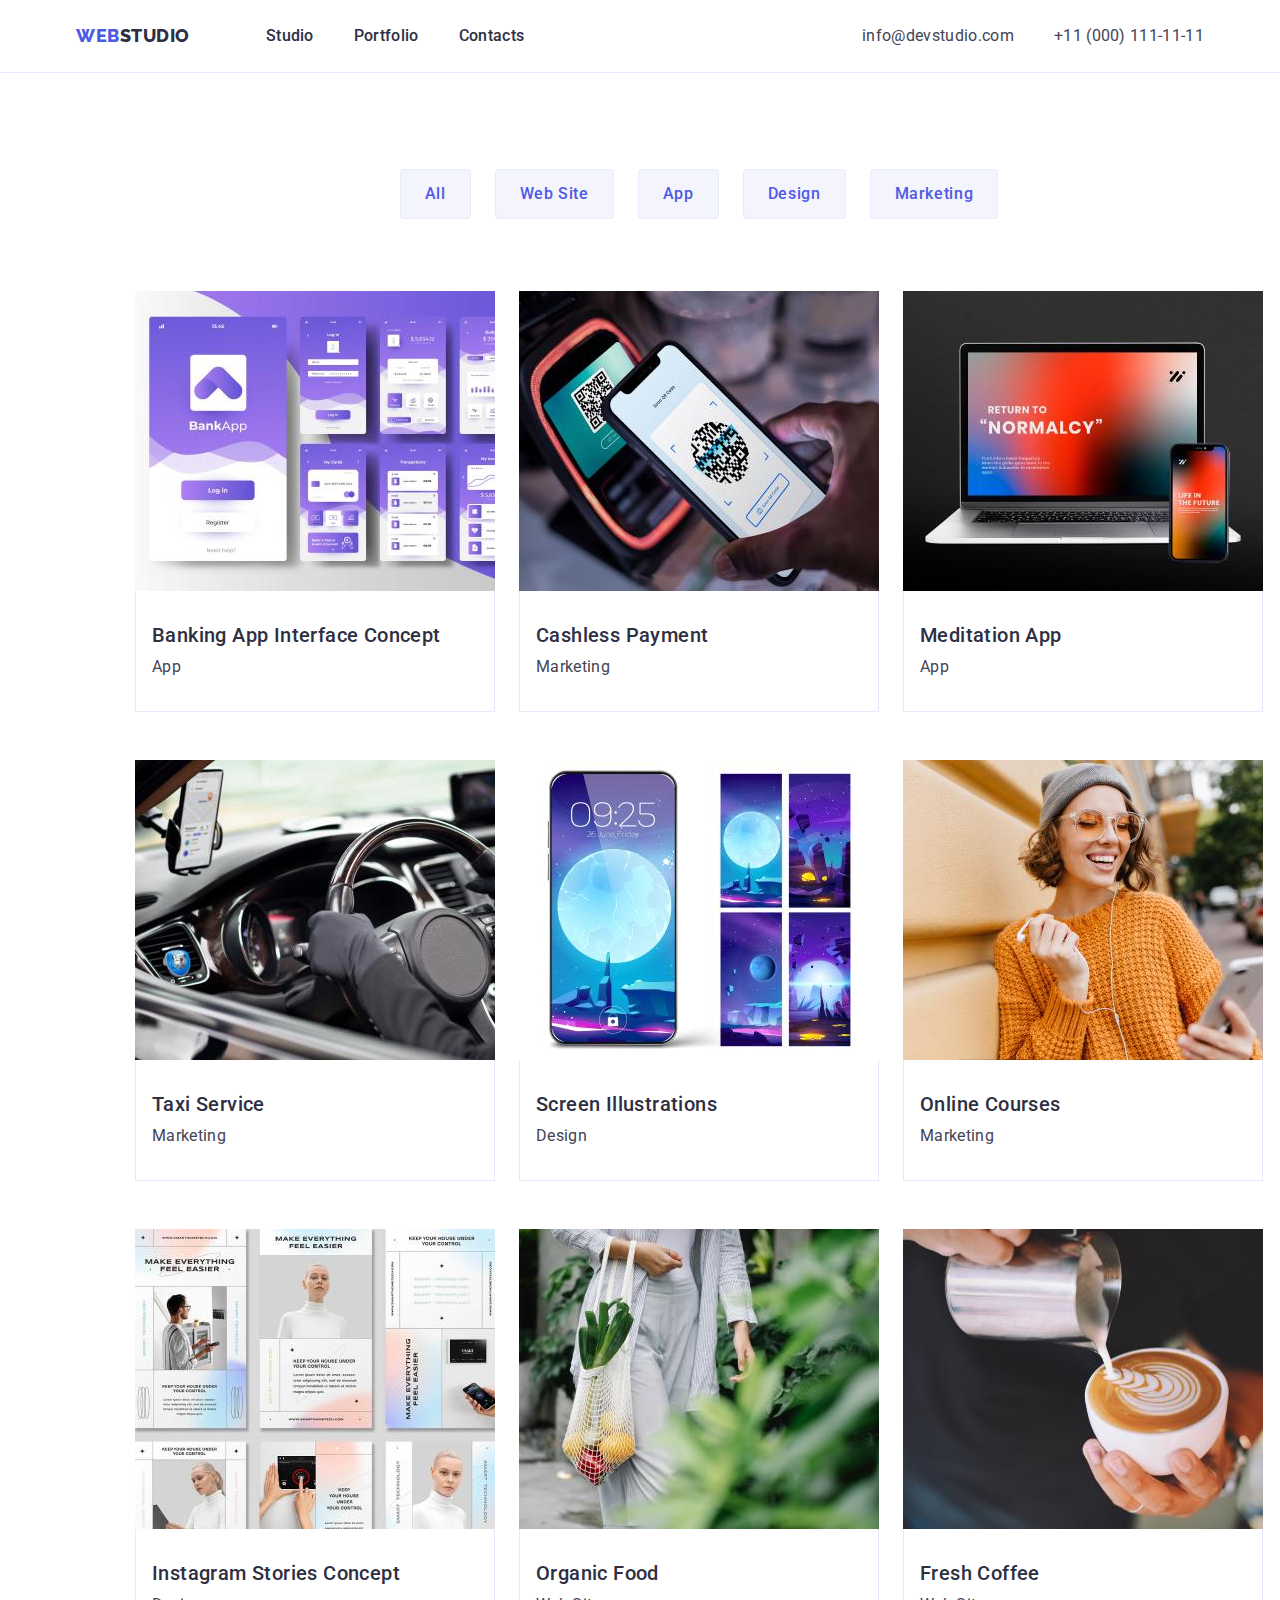
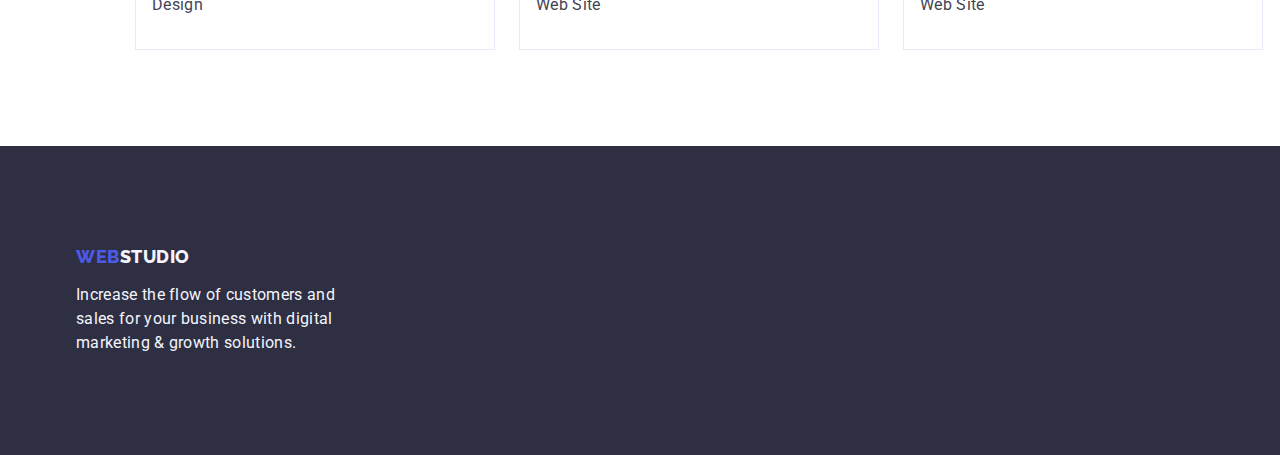
==== portfolio.html @ a71e0556 "Initial commit" ====
<!DOCTYPE html>
<html lang="en">
  <head>
    <meta charset="UTF-8" />
    <meta http-equiv="X-UA-Compatible" content="IE=edge" />
    <meta name="viewport" content="width=device-width, initial-scale=1.0" />
    <title>Portfolio</title>
    <link rel="preconnect" href="https://fonts.googleapis.com" />
    <link rel="preconnect" href="https://fonts.gstatic.com" crossorigin />
    <link
      href="https://fonts.googleapis.com/css2?family=Raleway:wght@800&family=Roboto:wght@400;500;700&display=swap"
      rel="stylesheet"
    />
    <link
      rel="stylesheet"
      href="https://cdn.jsdelivr.net/npm/modern-normalize@1.1.0/modern-normalize.min.css"
    />
    <link rel="stylesheet" href="./css/styles.css" />
  </head>
  <body>
    <!-- header -->
    <header class="page-header">
      <div class="container header-container">
        <nav class="page-nav">
          <a class="link logo header-logo-link" href="./index.html"
            >Web<span class="header-logo">Studio</span></a
          >

          <ul class="list menu">
            <li class="menu-item">
              <a class="link menu-link" href="./index.html">Studio</a>
            </li>
            <li class="menu-item">
              <a class="link menu-link" href="./portfolio.html">Portfolio</a>
            </li>
            <li class="menu-item">
              <a class="link menu-link" href="">Contacts</a>
            </li>
          </ul>
        </nav>
        <address class="contact">
          <ul class="contact-list list">
            <li class="contact-item">
              <a class="contact-link link" href="mailto:info@devstudio.com"
                >info@devstudio.com</a
              >
            </li>
            <li class="contact-item">
              <a class="contact-link link" href="tel:+110001111111"
                >+11 (000) 111-11-11</a
              >
            </li>
          </ul>
        </address>
      </div>
    </header>
    <!-- /header -->
    <!-- portfolio main -->
    <main>
      <!-- section portfolio -->
      <section class="portfolio">
        <div class="container portfolio-container">
          <h1 class="portfolio-title section-title" hidden>Portfolio</h1>
          <ul class="portfolio-menu list">
            <li>
              <button class="portfolio-btn" type="button">All</button>
            </li>
            <li>
              <button class="portfolio-btn" type="button">Web Site</button>
            </li>
            <li>
              <button class="portfolio-btn" type="button">App</button>
            </li>
            <li>
              <button class="portfolio-btn" type="button">Design</button>
            </li>
            <li>
              <button class="portfolio-btn" type="button">Marketing</button>
            </li>
          </ul>
          <!-- list -->
          <ul class="portfolio-list list">
            <li class="portfolio-item">
              <a class="link" href="">
                <img
                  class="portfolio-img"
                  src="./images/portfolio/img-1.jpg"
                  alt="Banking App"
                  width="360"
                  height="300"
                />
                <div class="portfolio-item-container">
                  <h2 class="portfolio-subtitle subtitle">
                    Banking App Interface Concept
                  </h2>
                  <p class="portfolio-text">App</p>
                </div>
              </a>
            </li>
            <!-- 2 -->
            <li class="portfolio-item">
              <a class="link" href=""
                ><img
                  class="portfolio-img"
                  src="./images/portfolio/img-2.jpg"
                  alt="Cashless Payment"
                  width="360"
                  height="300"
                />
                <div class="portfolio-item-container">
                  <h2 class="portfolio-subtitle subtitle">Cashless Payment</h2>
                  <p class="portfolio-text">Marketing</p>
                </div>
              </a>
            </li>
            <!-- 3 -->
            <li class="portfolio-item">
              <a class="link" href="">
                <img
                  class="portfolio-img"
                  src="./images/portfolio/img-3.jpg"
                  alt="Meditation App"
                  width="360"
                  height="300"
                />
                <div class="portfolio-item-container">
                  <h2 class="portfolio-subtitle subtitle">Meditation App</h2>
                  <p class="portfolio-text">App</p>
                </div>
              </a>
            </li>
            <!-- 4 -->
            <li class="portfolio-item">
              <a class="link" href="">
                <img
                  class="portfolio-img"
                  src="./images/portfolio/img-4.jpg"
                  alt="Taxi Service"
                  width="360"
                  height="300"
                />
                <div class="portfolio-item-container">
                  <h2 class="portfolio-subtitle subtitle">Taxi Service</h2>
                  <p class="portfolio-text">Marketing</p>
                </div>
              </a>
            </li>
            <!-- 5 -->
            <li class="portfolio-item">
              <a class="link" href="">
                <img
                  class="portfolio-img"
                  src="./images/portfolio/img-5.jpg"
                  alt="Screen Illustrations"
                  width="360"
                  height="300"
                />
                <div class="portfolio-item-container">
                  <h2 class="portfolio-subtitle subtitle">
                    Screen Illustrations
                  </h2>
                  <p class="portfolio-text">Design</p>
                </div>
              </a>
            </li>
            <!-- 6 -->
            <li class="portfolio-item">
              <a class="link" href="">
                <img
                  class="portfolio-img"
                  src="./images/portfolio/img-6.jpg"
                  alt="Online Courses"
                  width="360"
                  height="300"
                />
                <div class="portfolio-item-container">
                  <h2 class="portfolio-subtitle subtitle">Online Courses</h2>
                  <p class="portfolio-text">Marketing</p>
                </div>
              </a>
            </li>
            <!-- 7 -->
            <li class="portfolio-item">
              <a class="link" href="">
                <img
                  class="portfolio-img"
                  src="./images/portfolio/img-7.jpg"
                  alt="Instagram Stories"
                  width="360"
                  height="300"
                />
                <div class="portfolio-item-container">
                  <h2 class="portfolio-subtitle subtitle">
                    Instagram Stories Concept
                  </h2>
                  <p class="portfolio-text">Design</p>
                </div>
              </a>
            </li>
            <!-- 8 -->
            <li class="portfolio-item">
              <a class="link" href="">
                <img
                  class="portfolio-img"
                  src="./images/portfolio/img-8.jpg"
                  alt="Organic Food"
                  width="360"
                  height="300"
                />
                <div class="portfolio-item-container">
                  <h2 class="portfolio-subtitle subtitle">Organic Food</h2>
                  <p class="portfolio-text">Web Site</p>
                </div>
              </a>
            </li>
            <!-- 9 -->
            <li class="portfolio-item">
              <a class="link" href="">
                <img
                  class="portfolio-img"
                  src="./images/portfolio/img-9.jpg"
                  alt="Fresh Coffee"
                  width="360"
                  height="300"
                />
                <div class="portfolio-item-container">
                  <h2 class="portfolio-subtitle subtitle">Fresh Coffee</h2>
                  <p class="portfolio-text">Web Site</p>
                </div>
              </a>
            </li>
          </ul>
        </div>
      </section>
      <!-- /section portfolio -->
      <!-- /portfolio main -->
    </main>
    <!-- footer -->
    <footer class="footer">
      <div class="container footer-container">
        <a class="link logo footer-logo-link" href="./index.html"
          >Web<span class="footer-logo">Studio</span></a
        >

        <p class="footer-text">
          Increase the flow of customers and sales for your business with
          digital marketing & growth solutions.
        </p>
      </div>
    </footer>
    <!-- /footer -->
  </body>
</html>
---- css/styles.css ----
/* основні */
/* root */
:root {
  --maine-color: #2e2f42;
  /* maine is second color */
  --second-color: #434455;
  /* second is main color */
  --accent-color: #4d5ae5;
  --subaccent-color: #404bbf;
  --white-color: #ffffff;
  --subwhite-color: #f4f4fd;
}
/* /root */
/* COMPOMENTS */

h1,
h2,
h3,
h4,
h5,
h6,
p {
  margin: 0;
}

.container {
  width: 1158px;
  padding: 0 15px;
  margin: 0 auto;
  /* outline: 2px solid red; */
}

.list {
  list-style: none;
  margin: 0;
  padding: 0;
}
.link {
  text-decoration: none;
  font-style: normal;
}

body {
  font-family: "Roboto", sans-serif;
  color: var(--second-color);
  background-color: var(--white-color);
}

.logo {
  text-transform: uppercase;
  font-family: "Raleway", sans-serif;
  color: var(--accent-color);
  font-weight: 800;
  font-size: 18px;
  line-height: 1.17;
  letter-spacing: 0.03em;
}
/* /COMPOMENTS */
/* ===== /основні ===== */
/* ===== header ===== */
.page-header {
  border-bottom: 1px solid #e7e9fc;
}

.header-container {
  display: flex;
  justify-content: space-between;
  /* border-bottom: 1px solid #e7e9fc; */
  align-items: center;
}
.page-nav {
  width: 456px;
  display: flex;
  align-items: center;
  /* justify-content: space-between; */
}

.header-logo-link {
  margin-right: 76px;
}

.header-logo {
  color: var(--maine-color);
}

.menu {
  display: flex;
  gap: 40px;
}

/* .menu-item {
} */

.menu-link {
  font-weight: 500;
  font-size: 16px;
  line-height: 1.5;
  color: var(--maine-color);
  letter-spacing: 0.02em;
  padding: 24px 0;
  display: block;
}
.menu-link:hover,
.menu-link:focus {
  color: var(--subaccent-color);
}

.contact {
  font-style: normal;
}
.contact-list {
  display: flex;
  gap: 40px;
}
/* .contact-item {
} */

.contact-link {
  color: var(--second-color);
  font-weight: 400;
  font-size: 16px;
  line-height: 1.5;
  letter-spacing: 0.02em;
  padding: 24px 0;
  display: block;
}
.contact-link:hover,
.contact-link:focus {
  color: var(--subaccent-color);
}

/* ===== /header ===== */

/* ===== hero ===== */
/* .hero-container {
  padding-top: 188px;
  padding-bottom: 188px;
} */
.hero {
  background-color: var(--maine-color);
  padding-top: 188px;
  padding-bottom: 188px;
}
.page-title {
  font-weight: 700;
  font-size: 56px;
  line-height: 1.07;
  text-align: center;
  letter-spacing: 0.02em;
  color: var(--white-color);
  /*  */
  /* padding-top: 188px; */
  max-width: 496px;
  margin-bottom: 48px;
  margin-left: auto;
  margin-right: auto;
}
.hero-btn {
  font-family: "Roboto", sans-serif;
  background-color: var(--accent-color);
  color: var(--white-color);
  font-weight: 500;
  font-size: 16px;
  line-height: 1.5;
  align-items: center;
  letter-spacing: 0.04em;
  cursor: pointer;
  box-shadow: 0px 4px 4px rgba(0, 0, 0, 0.15);
  border: none;
  border-radius: 4px;
  /*  */
  padding: 16px 32px;
  margin-left: 480px;
  display: block;
  min-width: 169px;
}
.hero-btn:hover,
.hero-btn:focus {
  background-color: var(--subaccent-color);
}

/* ===== /hero ====== */

/* ===== advantages ===== */

.advantages {
  padding: 120px 0;
}
/* .section-title {
}
.advantages-title {
} */
.advantages-list {
  display: flex;
  gap: 24px;
}

.advantages-item {
  width: calc((100% - 72px) / 4);
}
.advantages-subtitle {
  font-weight: 500;
  font-size: 20px;
  line-height: 1.2;
  letter-spacing: 0.02em;
  color: var(--maine-color);
  margin-bottom: 8px;
}
/* .subtitle {
} */
.advantages-text {
  font-size: 16px;
  line-height: 1.5;
  letter-spacing: 0.02em;
  /* color: var(--second-color); */
}

/* ===== /advantages ===== */
/* ===== doing ===== */
/*  */

.doing {
  padding-bottom: 120px;
}
/* .section-title {
} */
.doing-title {
  font-weight: 700;
  font-size: 36px;
  line-height: 1.11;
  text-align: center;
  letter-spacing: 0.02em;
  text-transform: capitalize;
  color: var(--maine-color);
  margin-bottom: 72px;
}
.doing-list {
  display: flex;
  gap: 24px;
}

.doing-item {
  width: calc((100% - 48px) / 3);
}
.doing-img {
  display: block;
}

/* ===== /doing ===== */
/* ===== team ===== */

.team {
  background-color: var(--subwhite-color);
  padding-top: 120px;
  padding-bottom: 120px;
}
/* .section-title {
} */
.team-title {
  font-weight: 700;
  font-size: 36px;
  line-height: 1.11;
  text-align: center;
  letter-spacing: 0.02em;
  text-transform: capitalize;
  color: var(--maine-color);
  /*  */
  margin-bottom: 72px;
}
.team-list {
  display: flex;
  gap: 24px;
}

.team-item {
  background-color: var(--white-color);
}
.team-img {
  /* margin-bottom: 32px; */
  display: block;
}
.team-item-container {
  padding: 32px 16px;
  border-radius: 0px 0px 4px 4px;
}

.team-subtitle {
  font-weight: 500;
  font-size: 20px;
  line-height: 1.2;
  letter-spacing: 0.02em;
  color: var(--maine-color);
  /*  */
  margin-bottom: 8px;
  text-align: center;
}
/* .subtitle {
} */
.team-text {
  font-size: 16px;
  line-height: 1.5;
  letter-spacing: 0.02em;
  /*  */
  /* padding-bottom: 32px; */
  text-align: center;
}
/* ===== /team ===== */
/* ===== footer ===== */
/*  */

.footer-logo-link {
  display: inline-block;
  margin-bottom: 16px;
}

.footer {
  background-color: var(--maine-color);
  padding-top: 100px;
  padding-bottom: 100px;
}
/* .link {
}
.logo {
} */
.footer-logo {
  color: var(--subwhite-color);
}
.footer-text {
  font-size: 16px;
  line-height: 1.5;
  letter-spacing: 0.02em;
  color: var(--subwhite-color);
  width: 264px;
}

/* ===== portfolio ===== */

.portfolio {
  padding: 96px 120px;
}

.portfolio-menu {
  display: flex;
  gap: 24px;
  justify-content: center;
  margin-bottom: 72px;
}

.portfolio-btn {
  font-weight: 500;
  font-size: 16px;
  line-height: 1.5;
  align-items: center;
  text-align: center;
  letter-spacing: 0.04em;
  background: var(--subwhite-color);
  color: var(--accent-color);
  border: 1px solid #e7e9fc;
  border-radius: 4px;
  font-family: "Roboto", sans-serif;
  cursor: pointer;
  padding: 12px 24px;
}

.portfolio-btn:hover,
.portfolio-btn:focus {
  color: var(--white-color);
  background-color: var(--subaccent-color);
  border: 1px solid transparent;
}

.portfolio-list {
  display: flex;
  flex-wrap: wrap;
  gap: 24px;
  row-gap: 48px;
}

.portfolio-img {
  display: block;
}

.portfolio-item-container {
  padding-bottom: 32px;
  border: 1px solid #e7e9fc;
  border-top: none;
  padding: 32px 16px;
}

.portfolio-subtitle {
  font-weight: 500;
  font-size: 20px;
  line-height: 1.2;
  letter-spacing: 0.02em;
  color: var(--maine-color);
  margin-bottom: 8px;
}
/* .subtitle {
} */
.portfolio-text {
  font-size: 16px;
  line-height: 1.5;
  letter-spacing: 0.02em;
  color: var(--second-color);
}
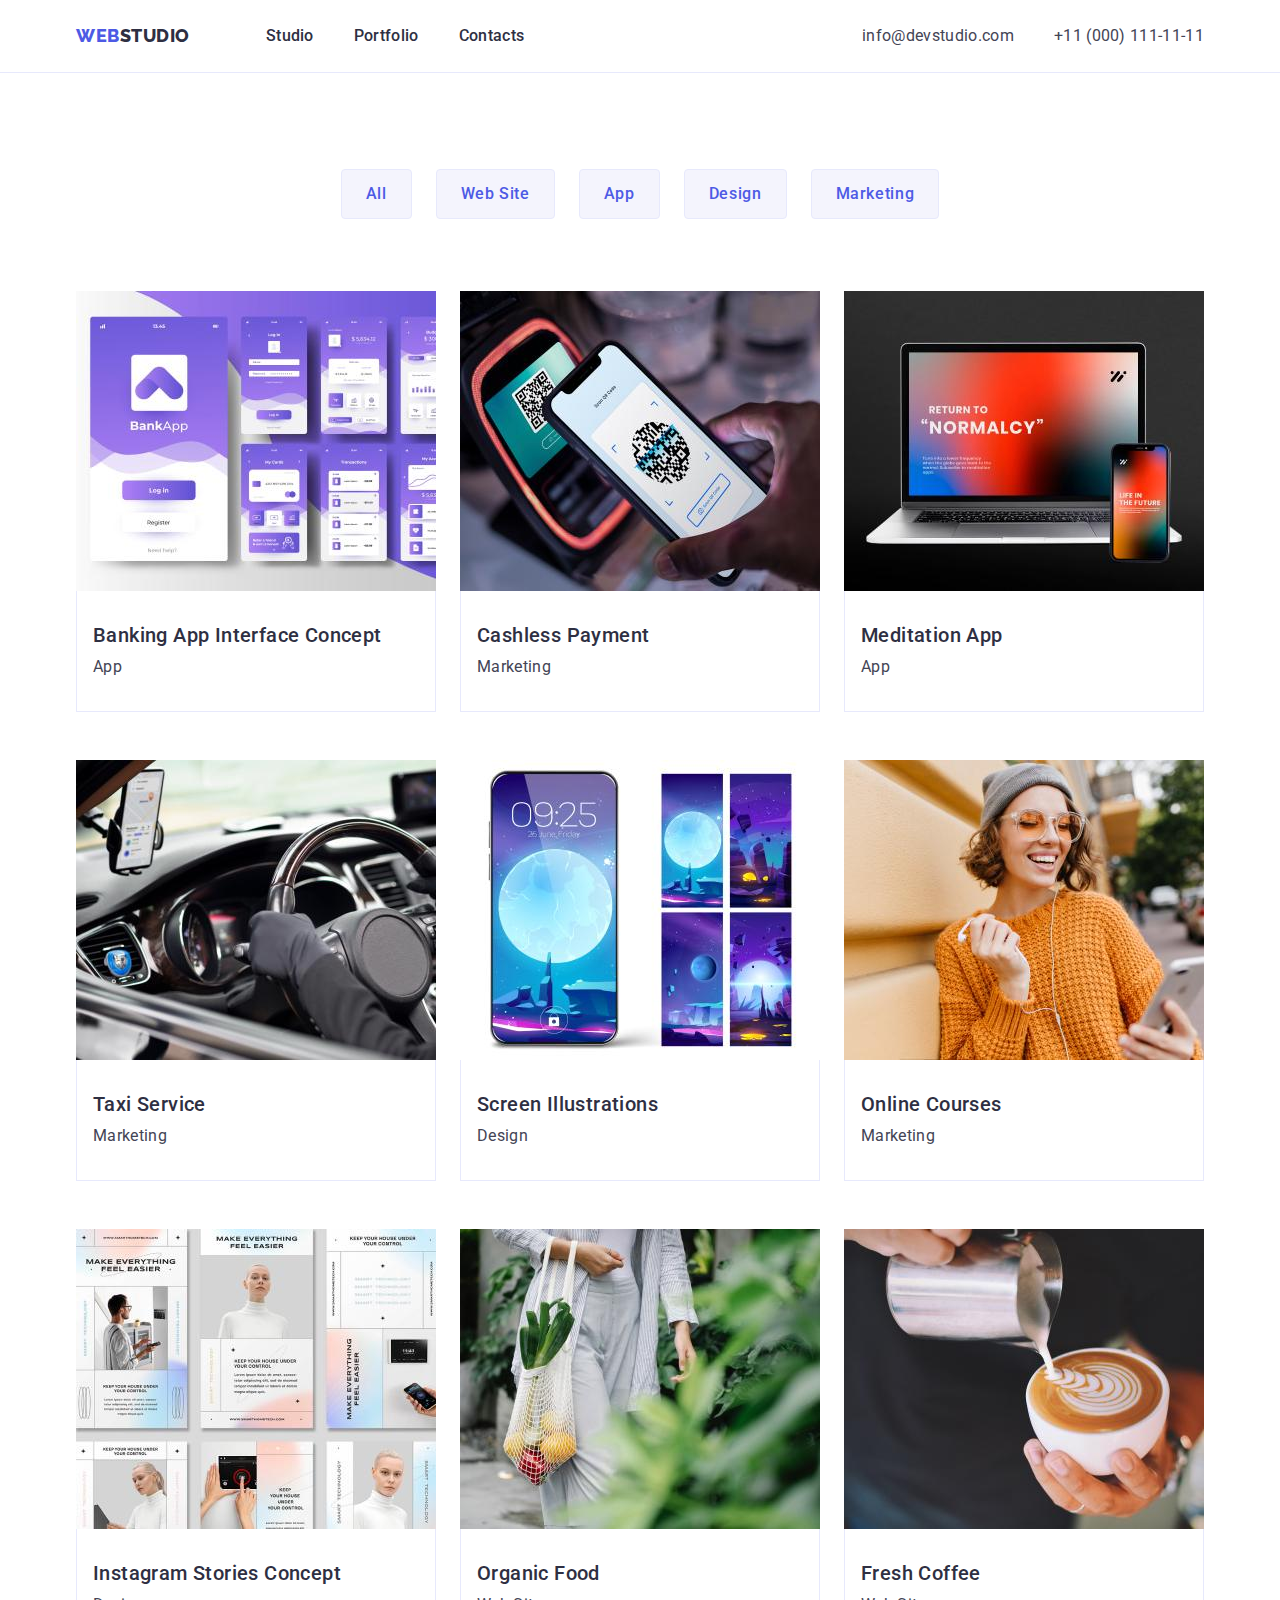
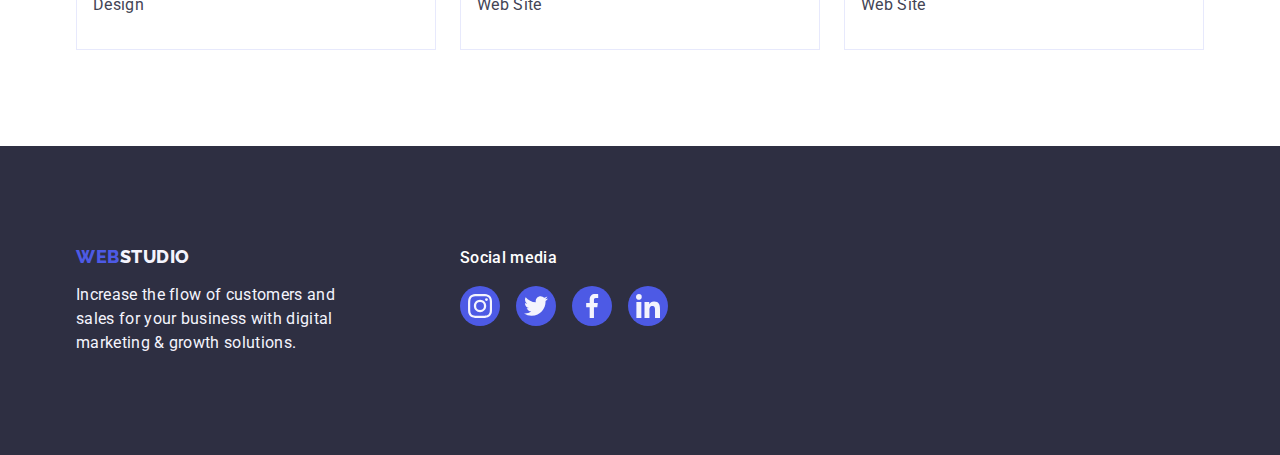
==== commit 6e0727d7: "finished" ====
--- a/portfolio.html
+++ b/portfolio.html
@@ -238,14 +238,74 @@
     <!-- footer -->
     <footer class="footer">
       <div class="container footer-container">
-        <a class="link logo footer-logo-link" href="./index.html"
-          >Web<span class="footer-logo">Studio</span></a
-        >
-
-        <p class="footer-text">
-          Increase the flow of customers and sales for your business with
-          digital marketing & growth solutions.
-        </p>
+        <div class="footer-block">
+          <div class="footer-info-block">
+            <a class="link logo footer-logo-link" href="./index.html"
+              >Web<span class="footer-logo">Studio</span></a
+            >
+            <p class="footer-text">
+              Increase the flow of customers and sales for your business with
+              digital marketing & growth solutions.
+            </p>
+          </div>
+          <div class="footer-social-block">
+            <p class="footer-social-media">Social media</p>
+            <ul class="footer-social-list list">
+              <li class="team-social-item">
+                <a
+                  href="https://www.instagram.com/"
+                  class="footer-social-link link"
+                  target="_blank"
+                  rel="noopener noreferrer"
+                  aria-label="instagram icon"
+                >
+                  <svg class="social-icon-item" width="24" height="24">
+                    <use href="./images/icons.svg#icon-instagram"></use>
+                  </svg>
+                </a>
+              </li>
+              <li class="team-social-item">
+                <a
+                  href="https://www.twitter.com/"
+                  class="footer-social-link link"
+                  target="_blank"
+                  rel="noopener noreferrer"
+                  aria-label="twitter icon"
+                >
+                  <svg class="social-icon-item" width="24" height="24">
+                    <use href="./images/icons.svg#icon-twitter"></use>
+                  </svg>
+                </a>
+              </li>
+              <li class="team-social-item">
+                <a
+                  href="https://www.facebook.com/"
+                  class="footer-social-link link"
+                  target="_blank"
+                  rel="noopener noreferrer"
+                  aria-label="facebook icon"
+                >
+                  <svg class="social-icon-item" width="24" height="24">
+                    <use href="./images/icons.svg#icon-facebook"></use>
+                  </svg>
+                </a>
+              </li>
+              <li class="team-social-item">
+                <a
+                  href="https://www.linkedin.com/"
+                  class="footer-social-link link"
+                  target="_blank"
+                  rel="noopener noreferrer"
+                  aria-label="linkedin icon"
+                >
+                  <svg class="social-icon-item" width="24" height="24">
+                    <use href="./images/icons.svg#icon-linkedin"></use>
+                  </svg>
+                </a>
+              </li>
+            </ul>
+          </div>
+        </div>
       </div>
     </footer>
     <!-- /footer -->
--- a/css/styles.css
+++ b/css/styles.css
@@ -138,6 +138,17 @@
 } */
 .hero {
   background-color: var(--maine-color);
+  /*  */
+  background-image: linear-gradient(
+      rgba(46, 47, 66, 0.7),
+      rgba(46, 47, 66, 0.7)
+    ),
+    url(../images/hero/people-office.jpg);
+  max-width: 1440px;
+  background-repeat: no-repeat;
+  margin-left: auto;
+  margin-right: auto;
+  /*  */
   padding-top: 188px;
   padding-bottom: 188px;
 }
@@ -149,8 +160,8 @@
   letter-spacing: 0.02em;
   color: var(--white-color);
   /*  */
-  /* padding-top: 188px; */
-  max-width: 496px;
+  /* max-width: 496px; */
+  max-width: 526px;
   margin-bottom: 48px;
   margin-left: auto;
   margin-right: auto;
@@ -190,6 +201,15 @@
 }
 .advantages-title {
 } */
+.advantages-icon-block {
+  background-color: var(--subwhite-color);
+  height: 112px;
+  display: flex;
+  justify-content: center;
+  align-items: center;
+  margin-bottom: 8px;
+}
+
 .advantages-list {
   display: flex;
   gap: 24px;
@@ -274,6 +294,8 @@
 
 .team-item {
   background-color: var(--white-color);
+  box-shadow: 0px 1px 6px rgba(46, 47, 66, 0.08),
+    0px 1px 1px rgba(46, 47, 66, 0.16), 0px 2px 1px rgba(46, 47, 66, 0.08);
 }
 .team-img {
   /* margin-bottom: 32px; */
@@ -303,8 +325,54 @@
   /*  */
   /* padding-bottom: 32px; */
   text-align: center;
+  margin-bottom: 8px;
+}
+/*  */
+
+.team-social-link,
+.footer-social-link {
+  display: flex;
+  justify-content: center;
+  align-items: center;
+  width: 40px;
+  height: 40px;
+  background-color: var(--accent-color);
+  border-radius: 50%;
+}
+
+.team-social-link:hover,
+.team-social-link:focus {
+  background-color: var(--subaccent-color);
+}
+
+.team-social-list {
+  display: flex;
+  justify-content: center;
+  gap: 24px;
 }
 /* ===== /team ===== */
+/* customers */
+.customers {
+  padding-top: 120px;
+  padding-bottom: 120px;
+}
+
+.customers-list {
+  display: flex;
+  gap: 24px;
+}
+
+.customers-item-link {
+  border: 1px solid #8e8f99;
+  border-radius: 4px;
+  width: 168px;
+  height: 88px;
+  display: flex;
+  justify-content: center;
+  align-items: center;
+  /*  */
+}
+
 /* ===== footer ===== */
 /*  */
 
@@ -333,10 +401,39 @@
   width: 264px;
 }
 
+/*  */
+.footer-social-media {
+  font-weight: 500;
+  font-size: 16px;
+  line-height: calc(24 / 16);
+  letter-spacing: 0.02em;
+  color: var(--white-color);
+  margin-bottom: 16px;
+}
+
+.footer-social-block {
+  width: 208px;
+}
+
+.footer-block {
+  display: flex;
+  gap: 120px;
+}
+
+.footer-social-list {
+  display: flex;
+  gap: 16px;
+}
+
+.footer-social-link:hover,
+.footer-social-link:focus {
+  background-color: #31d0aa;
+}
+
 /* ===== portfolio ===== */
 
 .portfolio {
-  padding: 96px 120px;
+  padding: 96px 0;
 }
 
 .portfolio-menu {
@@ -367,6 +464,9 @@
   color: var(--white-color);
   background-color: var(--subaccent-color);
   border: 1px solid transparent;
+  /*  */
+  box-shadow: 0px 1px 6px rgba(46, 47, 66, 0.08),
+    0px 1px 1px rgba(46, 47, 66, 0.16), 0px 2px 1px rgba(46, 47, 66, 0.08);
 }
 
 .portfolio-list {
@@ -374,6 +474,12 @@
   flex-wrap: wrap;
   gap: 24px;
   row-gap: 48px;
+}
+
+.portfolio-item:hover,
+.portfolio-item:focus {
+  box-shadow: 0px 1px 6px rgba(46, 47, 66, 0.08),
+    0px 1px 1px rgba(46, 47, 66, 0.16), 0px 2px 1px rgba(46, 47, 66, 0.08);
 }
 
 .portfolio-img {
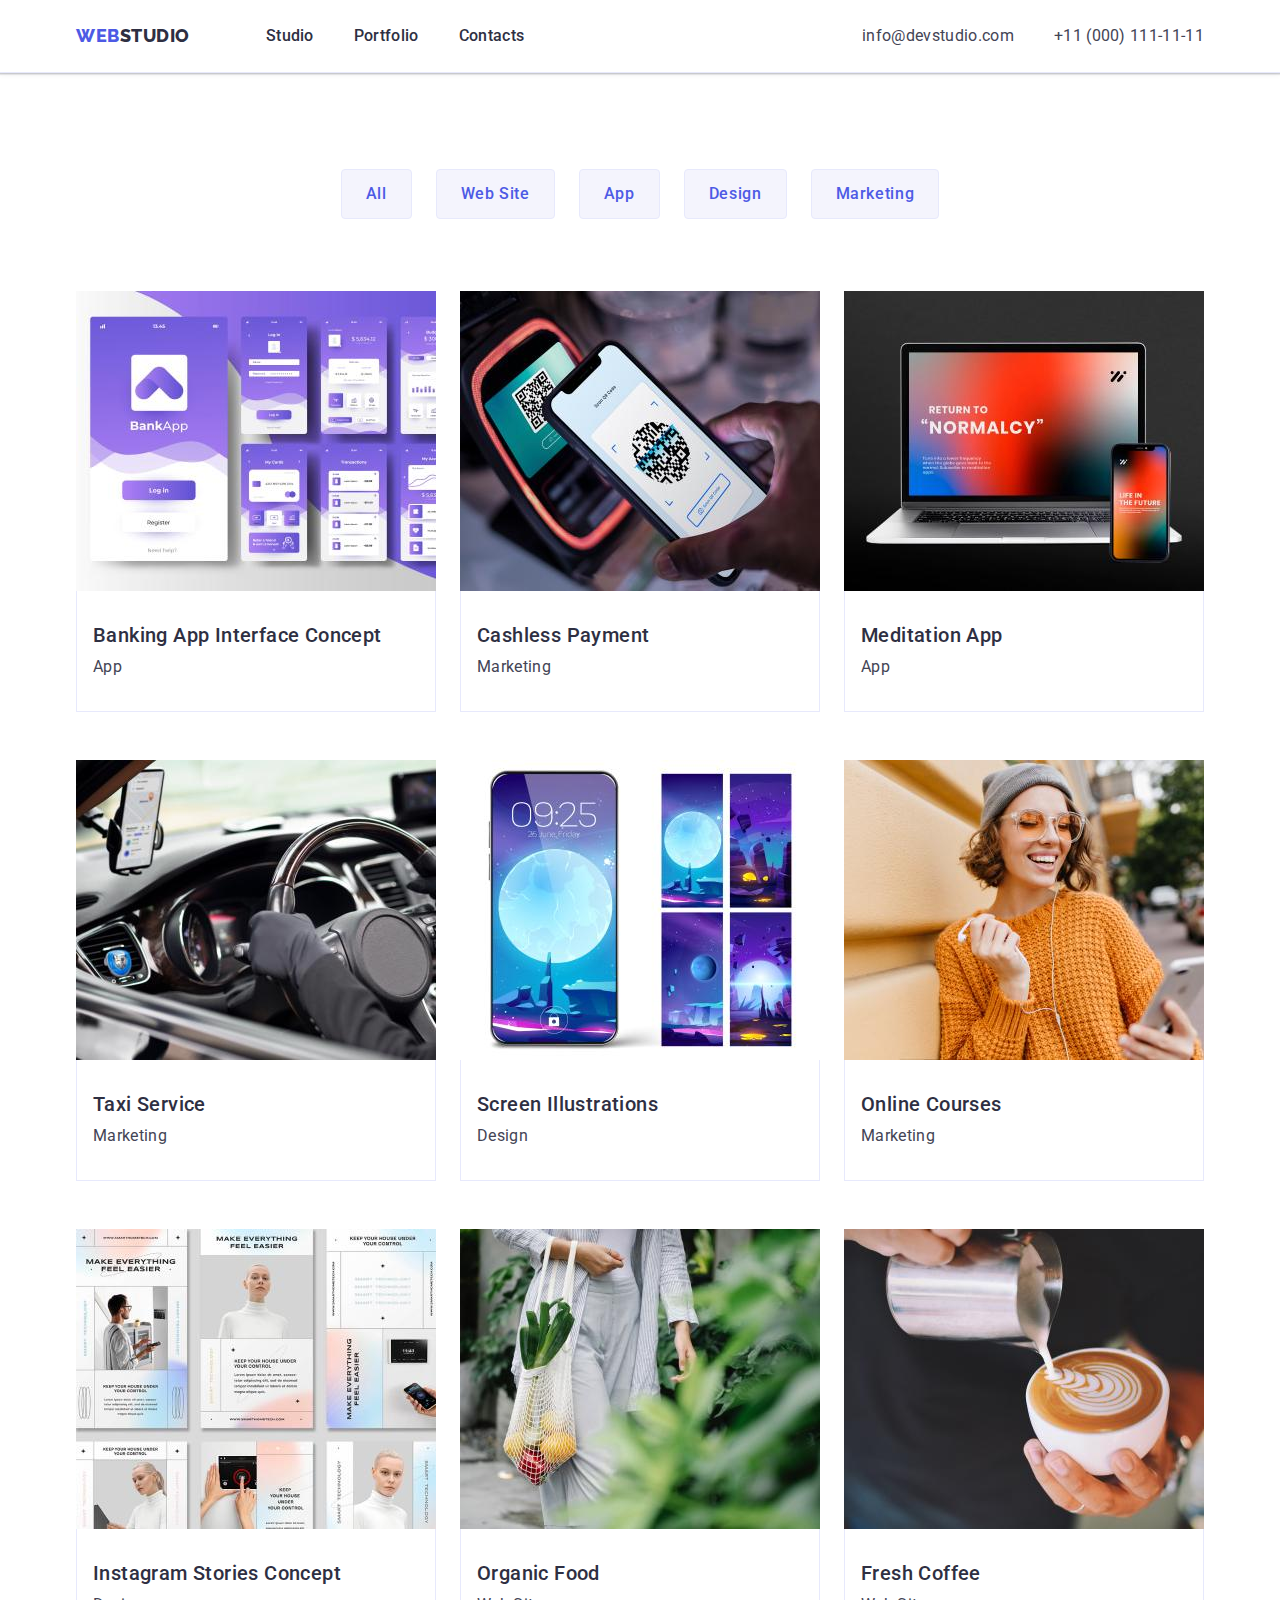
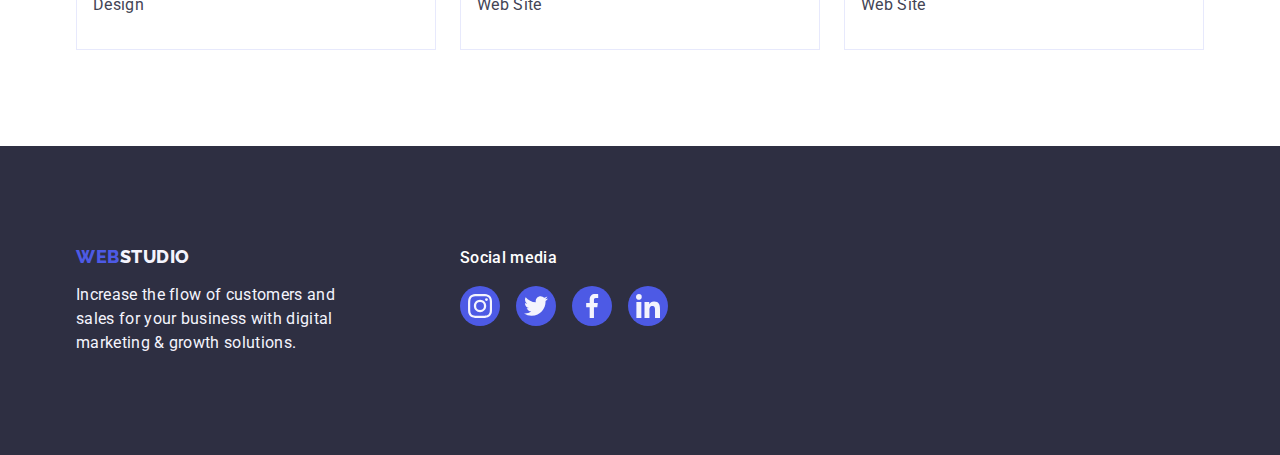
==== commit 5b2a08c5: "up2" ====
--- a/portfolio.html
+++ b/portfolio.html
@@ -81,7 +81,7 @@
           <!-- list -->
           <ul class="portfolio-list list">
             <li class="portfolio-item">
-              <a class="link" href="">
+              <a class="link portfolio-link" href="">
                 <img
                   class="portfolio-img"
                   src="./images/portfolio/img-1.jpg"
@@ -99,7 +99,7 @@
             </li>
             <!-- 2 -->
             <li class="portfolio-item">
-              <a class="link" href=""
+              <a class="link portfolio-link" href=""
                 ><img
                   class="portfolio-img"
                   src="./images/portfolio/img-2.jpg"
@@ -115,7 +115,7 @@
             </li>
             <!-- 3 -->
             <li class="portfolio-item">
-              <a class="link" href="">
+              <a class="link portfolio-link" href="">
                 <img
                   class="portfolio-img"
                   src="./images/portfolio/img-3.jpg"
@@ -131,7 +131,7 @@
             </li>
             <!-- 4 -->
             <li class="portfolio-item">
-              <a class="link" href="">
+              <a class="link portfolio-link" href="">
                 <img
                   class="portfolio-img"
                   src="./images/portfolio/img-4.jpg"
@@ -147,7 +147,7 @@
             </li>
             <!-- 5 -->
             <li class="portfolio-item">
-              <a class="link" href="">
+              <a class="link portfolio-link" href="">
                 <img
                   class="portfolio-img"
                   src="./images/portfolio/img-5.jpg"
@@ -165,7 +165,7 @@
             </li>
             <!-- 6 -->
             <li class="portfolio-item">
-              <a class="link" href="">
+              <a class="link portfolio-link" href="">
                 <img
                   class="portfolio-img"
                   src="./images/portfolio/img-6.jpg"
@@ -181,7 +181,7 @@
             </li>
             <!-- 7 -->
             <li class="portfolio-item">
-              <a class="link" href="">
+              <a class="link portfolio-link" href="">
                 <img
                   class="portfolio-img"
                   src="./images/portfolio/img-7.jpg"
@@ -199,7 +199,7 @@
             </li>
             <!-- 8 -->
             <li class="portfolio-item">
-              <a class="link" href="">
+              <a class="link portfolio-link" href="">
                 <img
                   class="portfolio-img"
                   src="./images/portfolio/img-8.jpg"
@@ -215,7 +215,7 @@
             </li>
             <!-- 9 -->
             <li class="portfolio-item">
-              <a class="link" href="">
+              <a class="link portfolio-link" href="">
                 <img
                   class="portfolio-img"
                   src="./images/portfolio/img-9.jpg"
@@ -238,73 +238,71 @@
     <!-- footer -->
     <footer class="footer">
       <div class="container footer-container">
-        <div class="footer-block">
-          <div class="footer-info-block">
-            <a class="link logo footer-logo-link" href="./index.html"
-              >Web<span class="footer-logo">Studio</span></a
-            >
-            <p class="footer-text">
-              Increase the flow of customers and sales for your business with
-              digital marketing & growth solutions.
-            </p>
-          </div>
-          <div class="footer-social-block">
-            <p class="footer-social-media">Social media</p>
-            <ul class="footer-social-list list">
-              <li class="team-social-item">
-                <a
-                  href="https://www.instagram.com/"
-                  class="footer-social-link link"
-                  target="_blank"
-                  rel="noopener noreferrer"
-                  aria-label="instagram icon"
-                >
-                  <svg class="social-icon-item" width="24" height="24">
-                    <use href="./images/icons.svg#icon-instagram"></use>
-                  </svg>
-                </a>
-              </li>
-              <li class="team-social-item">
-                <a
-                  href="https://www.twitter.com/"
-                  class="footer-social-link link"
-                  target="_blank"
-                  rel="noopener noreferrer"
-                  aria-label="twitter icon"
-                >
-                  <svg class="social-icon-item" width="24" height="24">
-                    <use href="./images/icons.svg#icon-twitter"></use>
-                  </svg>
-                </a>
-              </li>
-              <li class="team-social-item">
-                <a
-                  href="https://www.facebook.com/"
-                  class="footer-social-link link"
-                  target="_blank"
-                  rel="noopener noreferrer"
-                  aria-label="facebook icon"
-                >
-                  <svg class="social-icon-item" width="24" height="24">
-                    <use href="./images/icons.svg#icon-facebook"></use>
-                  </svg>
-                </a>
-              </li>
-              <li class="team-social-item">
-                <a
-                  href="https://www.linkedin.com/"
-                  class="footer-social-link link"
-                  target="_blank"
-                  rel="noopener noreferrer"
-                  aria-label="linkedin icon"
-                >
-                  <svg class="social-icon-item" width="24" height="24">
-                    <use href="./images/icons.svg#icon-linkedin"></use>
-                  </svg>
-                </a>
-              </li>
-            </ul>
-          </div>
+        <div class="footer-info-block">
+          <a class="link logo footer-logo-link" href="./index.html"
+            >Web<span class="footer-logo">Studio</span></a
+          >
+          <p class="footer-text">
+            Increase the flow of customers and sales for your business with
+            digital marketing & growth solutions.
+          </p>
+        </div>
+        <div class="footer-social-block">
+          <p class="footer-social-media">Social media</p>
+          <ul class="footer-social-list list">
+            <li class="team-social-item">
+              <a
+                href="https://www.instagram.com/"
+                class="footer-social-link link"
+                target="_blank"
+                rel="noopener noreferrer"
+                aria-label="instagram icon"
+              >
+                <svg class="social-icon-item" width="24" height="24">
+                  <use href="./images/icon.svg#icon-instagram"></use>
+                </svg>
+              </a>
+            </li>
+            <li class="team-social-item">
+              <a
+                href="https://www.twitter.com/"
+                class="footer-social-link link"
+                target="_blank"
+                rel="noopener noreferrer"
+                aria-label="twitter icon"
+              >
+                <svg class="social-icon-item" width="24" height="24">
+                  <use href="./images/icon.svg#icon-twitter"></use>
+                </svg>
+              </a>
+            </li>
+            <li class="team-social-item">
+              <a
+                href="https://www.facebook.com/"
+                class="footer-social-link link"
+                target="_blank"
+                rel="noopener noreferrer"
+                aria-label="facebook icon"
+              >
+                <svg class="social-icon-item" width="24" height="24">
+                  <use href="./images/icon.svg#icon-facebook"></use>
+                </svg>
+              </a>
+            </li>
+            <li class="team-social-item">
+              <a
+                href="https://www.linkedin.com/"
+                class="footer-social-link link"
+                target="_blank"
+                rel="noopener noreferrer"
+                aria-label="linkedin icon"
+              >
+                <svg class="social-icon-item" width="24" height="24">
+                  <use href="./images/icon.svg#icon-linkedin"></use>
+                </svg>
+              </a>
+            </li>
+          </ul>
         </div>
       </div>
     </footer>
--- a/css/styles.css
+++ b/css/styles.css
@@ -60,6 +60,8 @@
 /* ===== header ===== */
 .page-header {
   border-bottom: 1px solid #e7e9fc;
+  box-shadow: 0px 2px 1px rgba(46, 47, 66, 0.08),
+    0px 1px 1px rgba(46, 47, 66, 0.16), 0px 1px 6px rgba(46, 47, 66, 0.08);
 }
 
 .header-container {
@@ -146,6 +148,8 @@
     url(../images/hero/people-office.jpg);
   max-width: 1440px;
   background-repeat: no-repeat;
+  background-position: center;
+  background-size: cover;
   margin-left: auto;
   margin-right: auto;
   /*  */
@@ -208,6 +212,7 @@
   justify-content: center;
   align-items: center;
   margin-bottom: 8px;
+  border-radius: 4px;
 }
 
 .advantages-list {
@@ -302,7 +307,7 @@
   display: block;
 }
 .team-item-container {
-  padding: 32px 16px;
+  padding: 32px 0;
   border-radius: 0px 0px 4px 4px;
 }
 
@@ -340,6 +345,10 @@
   border-radius: 50%;
 }
 
+.team-item {
+  border-radius: 0px 0px 4px 4px;
+}
+
 .team-social-link:hover,
 .team-social-link:focus {
   background-color: var(--subaccent-color);
@@ -349,6 +358,10 @@
   display: flex;
   justify-content: center;
   gap: 24px;
+}
+
+.social-icon-item {
+  fill: #f4f4fd;
 }
 /* ===== /team ===== */
 /* customers */
@@ -370,7 +383,29 @@
   display: flex;
   justify-content: center;
   align-items: center;
-  /*  */
+  color: #afb1b8;
+  /*  */
+}
+
+.customers-item-link:hover,
+.customers-item-link:focus {
+  border-color: var(--subaccent-color);
+  color: #404bbf;
+}
+
+.customers-title {
+  font-weight: 700;
+  font-size: 36px;
+  line-height: 1.1;
+  text-align: center;
+  letter-spacing: 0.02em;
+  text-transform: capitalize;
+  color: var(--maine-color);
+  margin-bottom: 72px;
+}
+
+.customers-icon-item {
+  fill: currentColor;
 }
 
 /* ===== footer ===== */
@@ -415,8 +450,9 @@
   width: 208px;
 }
 
-.footer-block {
-  display: flex;
+.footer-container {
+  display: flex;
+  align-items: baseline;
   gap: 120px;
 }
 
@@ -465,8 +501,8 @@
   background-color: var(--subaccent-color);
   border: 1px solid transparent;
   /*  */
-  box-shadow: 0px 1px 6px rgba(46, 47, 66, 0.08),
-    0px 1px 1px rgba(46, 47, 66, 0.16), 0px 2px 1px rgba(46, 47, 66, 0.08);
+  box-shadow: 0px 3px 1px rgba(0, 0, 0, 0.1), 0px 2px 1px rgba(0, 0, 0, 0.08),
+    0px 2px 2px rgba(0, 0, 0, 0.12);
 }
 
 .portfolio-list {
@@ -476,8 +512,12 @@
   row-gap: 48px;
 }
 
-.portfolio-item:hover,
-.portfolio-item:focus {
+.portfolio-link {
+  display: block;
+}
+
+.portfolio-link:hover,
+.portfolio-iink:focus {
   box-shadow: 0px 1px 6px rgba(46, 47, 66, 0.08),
     0px 1px 1px rgba(46, 47, 66, 0.16), 0px 2px 1px rgba(46, 47, 66, 0.08);
 }
